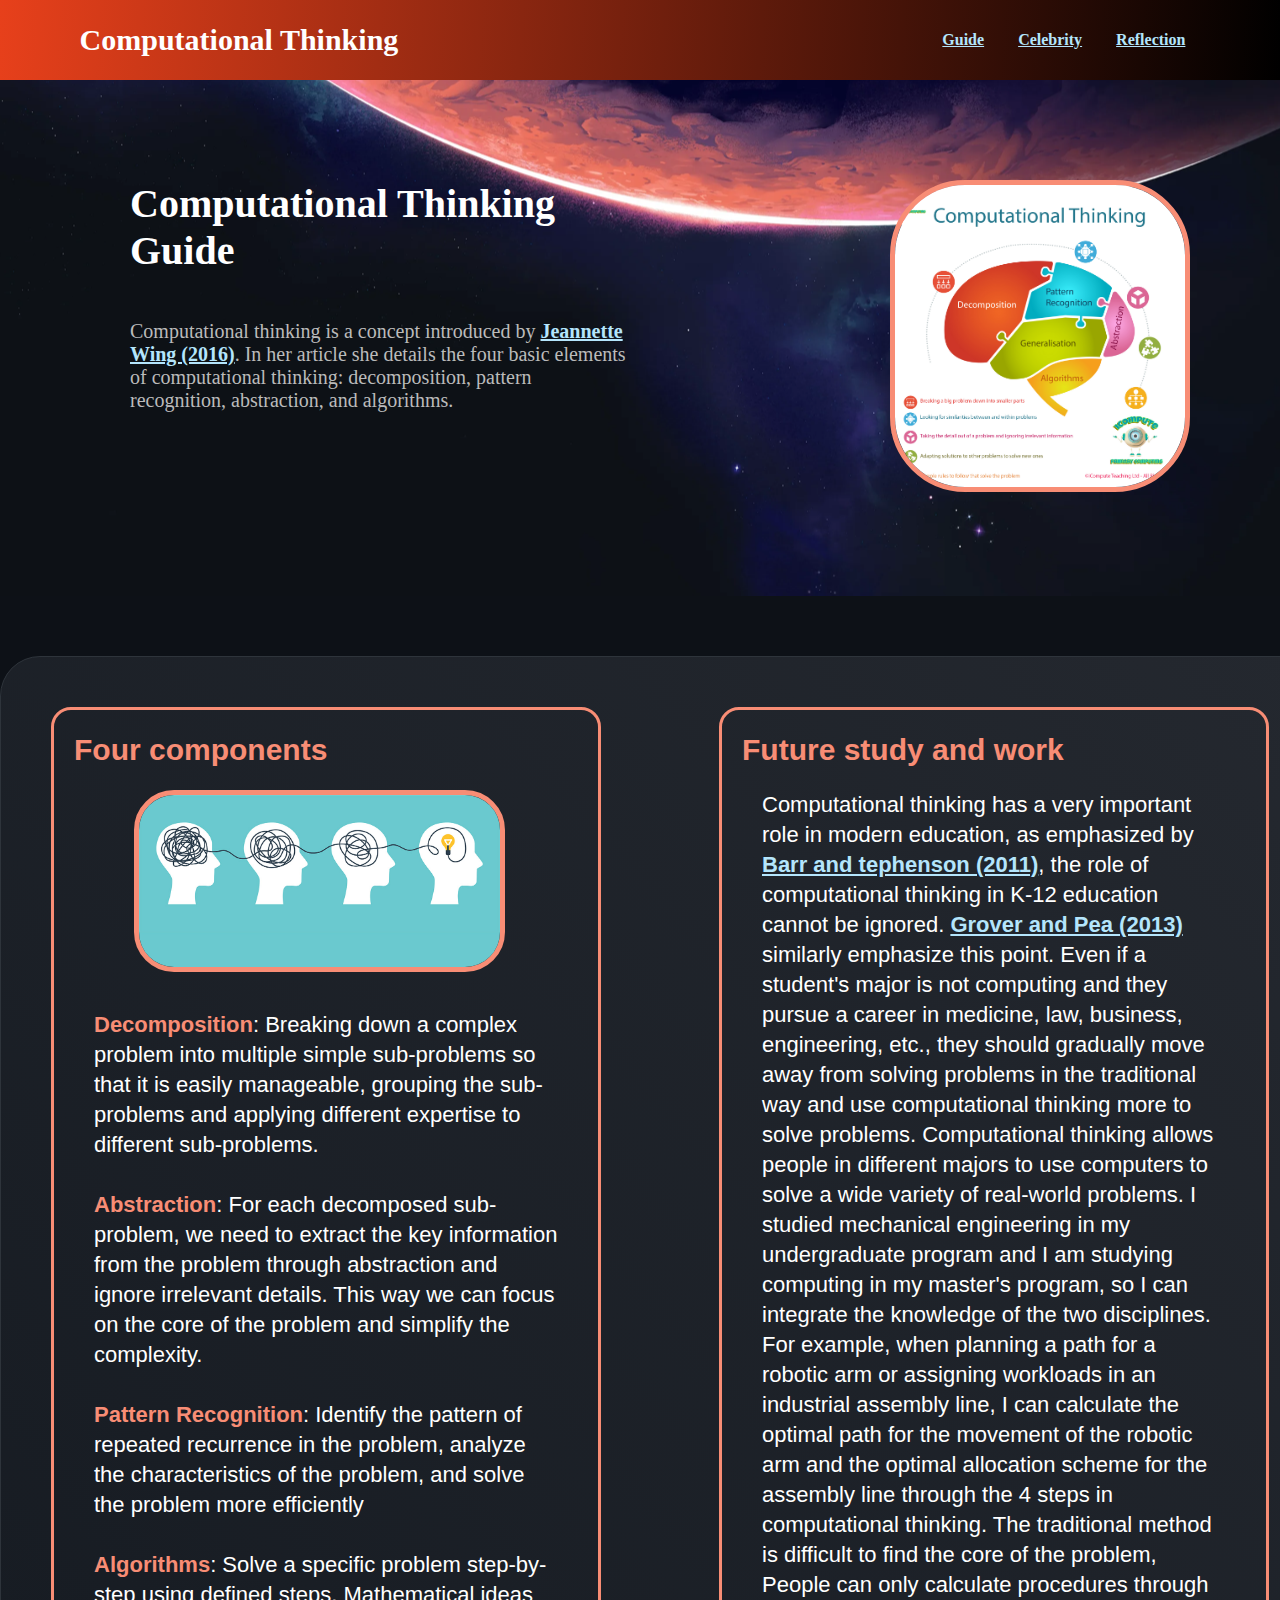
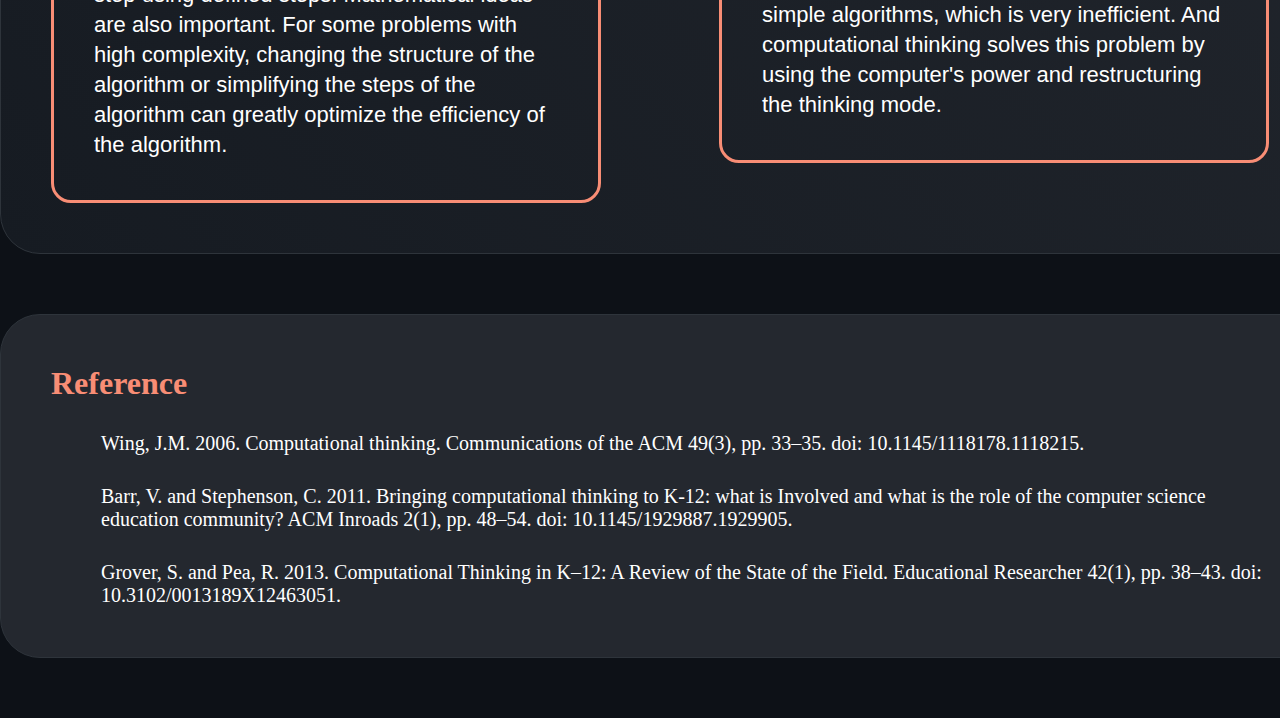
==== assignment_version1.1/index.html @ 88bc5d3d "web" ====
<!DOCTYPE html>
<html lang="en">

<head>
  <meta charset="UTF-8">
  <meta name="viewport" content="width=device-width, initial-scale=1.0">
  <title>Computational thinking</title>
  <link rel="stylesheet" href="css/style.css">
</head>

<body>
  <header>
    <div class="header">
      <div class="title">
        <h2>Computational Thinking</h2>
      </div>
      <nav class="navli">
        <ul>
          <li><a href="index.html">Guide</a></li>
          <li><a href="famous-people.html">Celebrity</a></li>
          <li><a href="Reflect-thinking.html">Reflection</a></li>
        </ul>
      </nav>
    </div>
  </header>


  <main>
    <section class="section1">
      <div class="bigbox1">
        <div class="standard box1">
          <div class="box1-1">
            <h1>Computational Thinking Guide</h1>
            <br><br>
            <p>
              Computational thinking is a concept introduced by <b style="color: #f88d75;"><a
                  href="#reference1">Jeannette Wing (2016)</a></b>. In her article she details the
              four
              basic elements of computational thinking: decomposition, pattern recognition, abstraction, and algorithms.
            </p>
          </div>
          <div class="box1-2">
            <img src="images/computational-thinkink2.jpg" alt="" width=300px>
          </div>
        </div>
      </div>
    </section>

    <section class="section2">
      <div class="bigbox2">
        <div class="standard box2 clearfix">
          <div class="box2-1">
            <article>
              <h2>Four components</h2>
              <p>
                <img class="img11" src="images/computational-thinking2.jpg" alt="" width="80%">
                <br><br>
                <b style="color: #f88d75;">Decomposition</b>: Breaking down a complex problem into multiple simple
                sub-problems so that it is easily manageable,
                grouping the
                sub-problems and applying different expertise to different sub-problems.
                <br><br>
                <b style="color: #f88d75;">Abstraction</b>: For each decomposed sub-problem, we need to extract the key
                information from the problem through
                abstraction and ignore
                irrelevant details. This way we can focus on the core of the problem and simplify the complexity.
                <br><br>
                <b style="color: #f88d75;">Pattern Recognition</b>: Identify the pattern of repeated recurrence in the
                problem, analyze the characteristics of the problem,
                and solve the
                problem more efficiently
                <br><br>
                <b style="color: #f88d75;">Algorithms</b>: Solve a specific problem step-by-step using defined steps.
                Mathematical ideas are also important. For
                some problems with
                high complexity, changing the structure of the algorithm or simplifying the steps of the algorithm can
                greatly optimize
                the efficiency of the algorithm.

              </p>
            </article>
          </div>
          <div class="box2-2">
            <article>
              <h2>Future study and work</h2>
              <p>
                Computational thinking has a very important role in modern education, as emphasized by
                <a href="#reference2">Barr and tephenson (2011)</a>, the
                role of computational thinking in K-12 education cannot be ignored. <a href="#reference3">Grover
                  and Pea (2013)</a>
                similarly
                emphasize this
                point. Even if a student's major is not computing and they pursue a career in medicine, law, business,
                engineering,
                etc., they should gradually move away from solving problems in the traditional way and use computational
                thinking more
                to solve problems. Computational thinking allows people in different majors to use computers to solve a
                wide variety of
                real-world problems. I studied mechanical engineering in my undergraduate program and I am
                studying
                computing in my master's program, so I can integrate the knowledge of the two disciplines. For example,
                when planning a
                path for a robotic arm or assigning workloads in an industrial assembly line, I can calculate the
                optimal path for the
                movement of the robotic arm and the optimal allocation scheme for the assembly line through the 4 steps
                in computational
                thinking. The traditional method is difficult to find the core of the problem, People can only calculate
                procedures through simple algorithms, which is very inefficient. And computational thinking
                solves this problem by using the computer's power and restructuring the thinking mode.
              </p>
            </article>
          </div>
        </div>
      </div>
    </section>
  </main>


  <footer>
    <div class="footer">
      <div class="footerimg">
        <div class="reference standard">
          <h1>Reference</h1>
          <ul>
            <li id="reference1"><a href="https://dl.acm.org/doi/10.1145/1118178.1118215" target="_blank">Wing, J.M.
                2006. Computational
                thinking. Communications
                of the ACM 49(3), pp. 33–35. doi: 10.1145/1118178.1118215.</a>
            </li>
            <li id="reference2"><a href="https://dl.acm.org/doi/10.1145/1929887.1929905" target="_blank">Barr, V. and
                Stephenson, C.
                2011. Bringing computational
                thinking to K-12: what is Involved and what is the role of the
                computer science education community? ACM Inroads 2(1), pp. 48–54. doi: 10.1145/1929887.1929905.</a>
            </li>
            <li id="reference3"><a href="http://journals.sagepub.com/doi/10.3102/0013189X12463051"
                target="_blank">Grover, S. and Pea,
                R. 2013. Computational Thinking in
                K–12: A Review of the State of the Field. Educational Researcher
                42(1), pp. 38–43. doi: 10.3102/0013189X12463051.</a>
            </li>
            </li>
        </div>
      </div>
    </div>
  </footer>
</body>

</html>
---- assignment_version1.1/css/style.css ----
* {
  margin: 0;
  padding: 0;
  box-sizing: border-box;
}


body {
  background-color: #000000;
}

li {
  list-style: none;
}

a {
  /* text-decoration: none; */
  color: rgb(180, 229, 252);
  font-weight: 700;
}

.standard {
  width: 1320px;
  margin: 0 auto;
}

/* header */
.header {
  display: flex;
  justify-content: center;
  height: 80px;
  width: 1900px;
  margin: auto;
  background: -webkit-linear-gradient(top left, #e7401b, rgb(0, 0, 0));
}

.title {
  line-height: 80px;
  margin-right: 529px;
}

.title h2 {
  font-size: 30px;
  color: rgb(255, 255, 255);
}

.navli a:hover {
  color: rgb(253, 236, 110);
}

.navli ul li {
  display: inline-block;
  margin: 0 15px;
  line-height: 80px;
}

/* main */
.section1 {
  background-color: #000000;
}

.bigbox1 {
  width: 1900px;
  margin: 0 auto;
  background-image: url(../images/background3.png);
  background-position: center center;
}

.box1 {
  display: flex;
  justify-content: space-around;
  padding-top: 100px;
  padding-bottom: 100px;
}

.box1-1 {
  font-size: 20px;
  width: 500px;
}

.box1-1 h1 {
  color: white;
}

.box1-1 p {
  color: rgb(187, 187, 187);
  text-align: left;
}

.box1-2 {
  width: 300px;
}

.box1-2 img {
  border-radius: 75px;
  border: 5px solid #f88d75;
}

.section2 {
  background-color: black;
}

.bigbox2 {
  width: 1900px;
  margin: 0 auto;
  background-color: #0d1117;
  /* background-image: url(../images/star.png);
  background-position: center center; */
  padding: 60px 0 30px 0;
}

.box2 {
  background: -webkit-linear-gradient(top right, #24282f, #161b22);
  border: 1px solid #2e343b;
  border-radius: 40px;
}

.box2 article {
  width: 550px;
  margin: 50px 50px;
  padding: 20px 20px;
  border: 3px solid #f88d75;
  border-radius: 20px;
}

.box2 article h2 {
  font-size: 30px;
  color: #f88d75;
  line-height: 40px;
  font-family: "Rubik", sans-serif;
}

.box2 article p {
  font-size: 22px;
  margin: 20px 20px;
  color: #ffffff;
  line-height: 30px;
  font-family: Arial, Helvetica, sans-serif;
}

.box2-1 {
  float: left;
}

.box2-2 {
  float: right;
}

.clearfix:before,
.clearfix:after {
  content: "";
  display: table;
}

.clearfix:after {
  clear: both;
}

/* .clearfix {
  *zoom: 1;
} */

.box2-1 .img11 {
  border: 5px solid #f88d75;
  border-radius: 40px;
  margin-left: 40px;
}

/* footer */
.footer {
  background-color: #000000;
}

.footerimg {
  width: 1900px;
  padding: 30px 0 60px 0;
  /* background-image: url(../images/starfield.jpg); */
  /* background-position: center center; */
  background-color: #0d1117;
  margin: 0 auto;
}

.footer .footerimg .reference {
  padding: 50px 50px 50px 50px;
  background-color: #24282f;
  border: 1px solid #2e343b;
  border-radius: 40px;
  color: #f88d75;
}

.footer .footerimg .reference a {
  color: #ffffff;
  font-weight: 400;
  text-decoration: none;
}

.footer .footerimg .reference a:hover {
  color: rgb(253, 236, 110);
}

.footer .footerimg .reference li {
  padding-left: 50px;
  margin-top: 30px;
  font-size: 20px;
}

.header,
.bigbox1,
.bigbox2,
.footerimg {
  width: 100%;
}
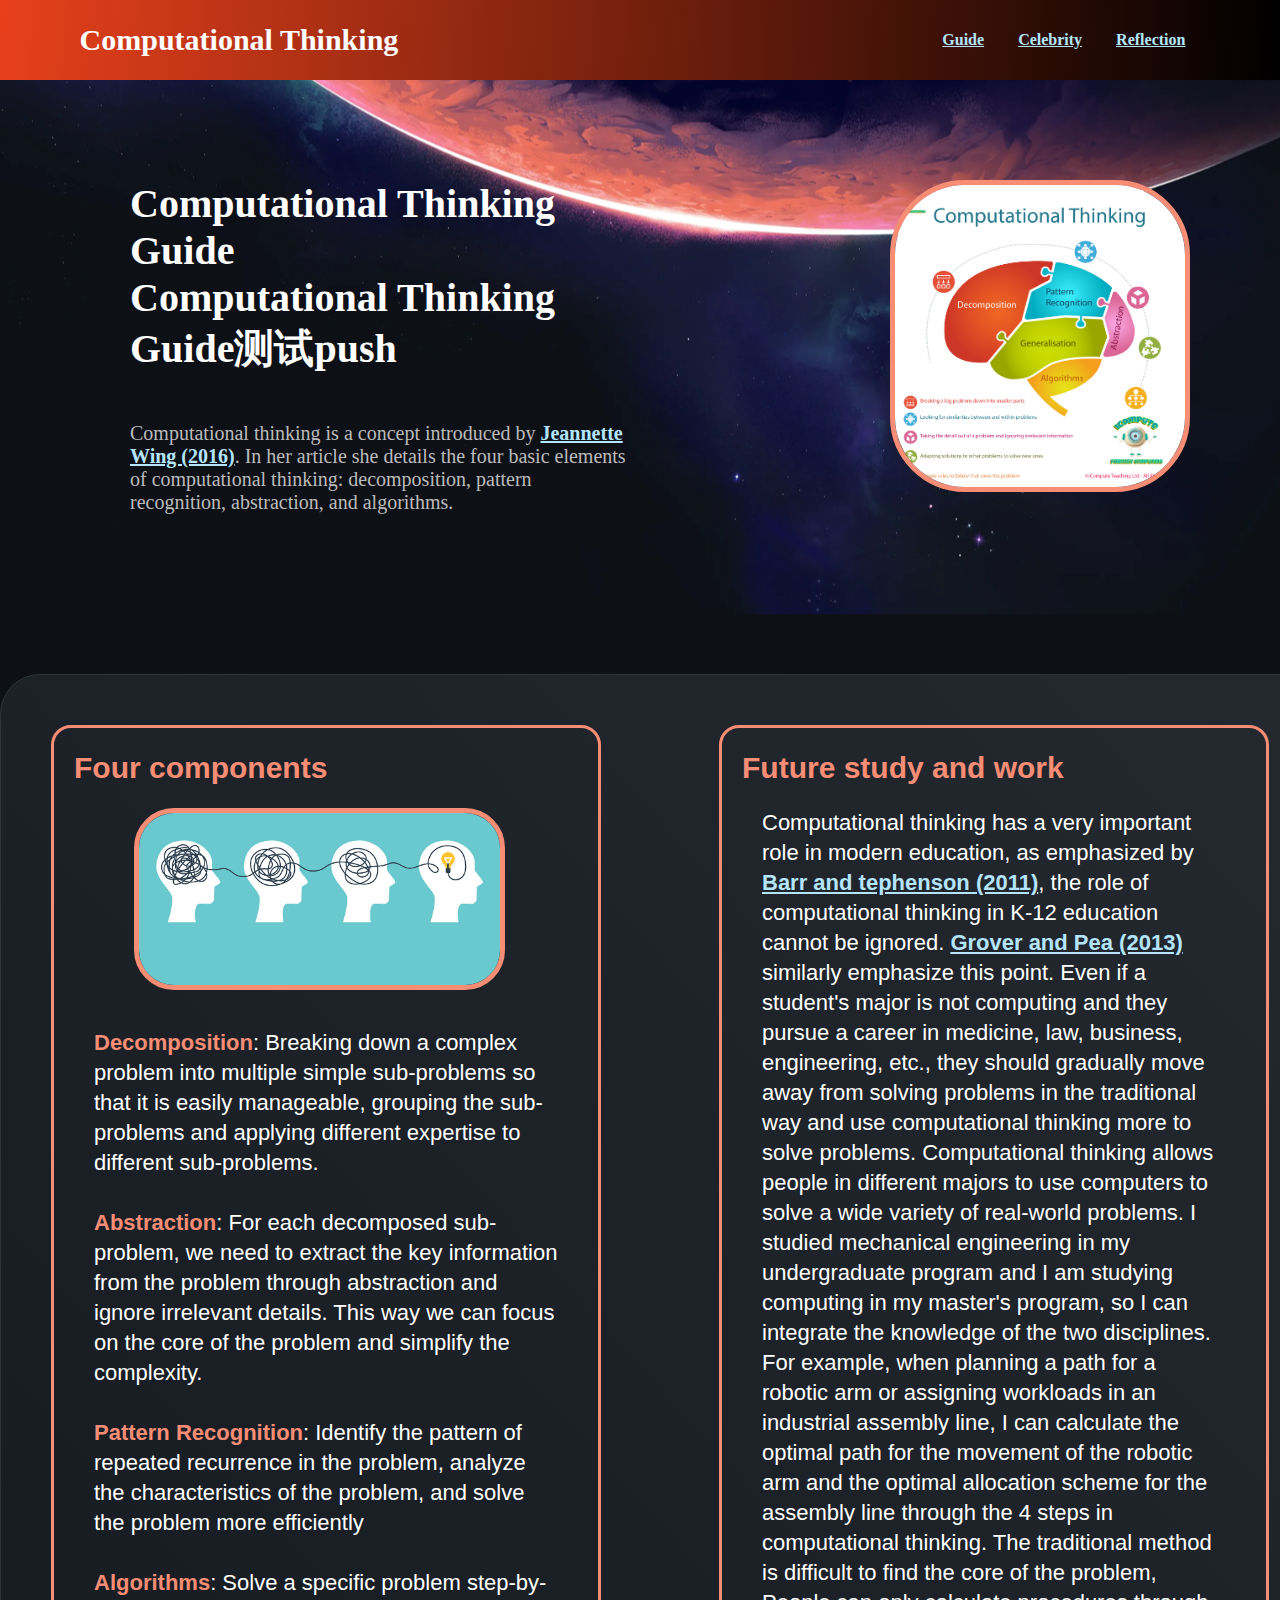
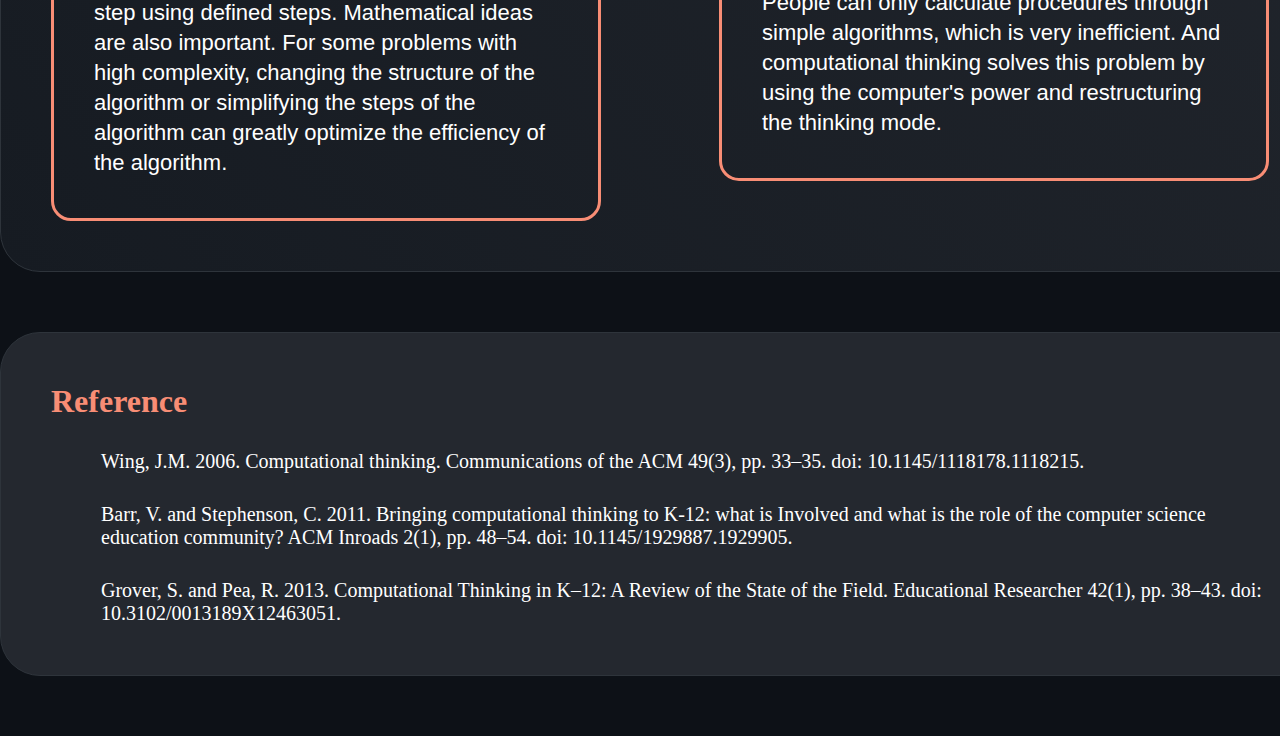
==== commit 3fab0c60: "push测试" ====
--- a/assignment_version1.1/index.html
+++ b/assignment_version1.1/index.html
@@ -31,6 +31,7 @@
         <div class="standard box1">
           <div class="box1-1">
             <h1>Computational Thinking Guide</h1>
+            <h1>Computational Thinking Guide测试push</h1>
             <br><br>
             <p>
               Computational thinking is a concept introduced by <b style="color: #f88d75;"><a
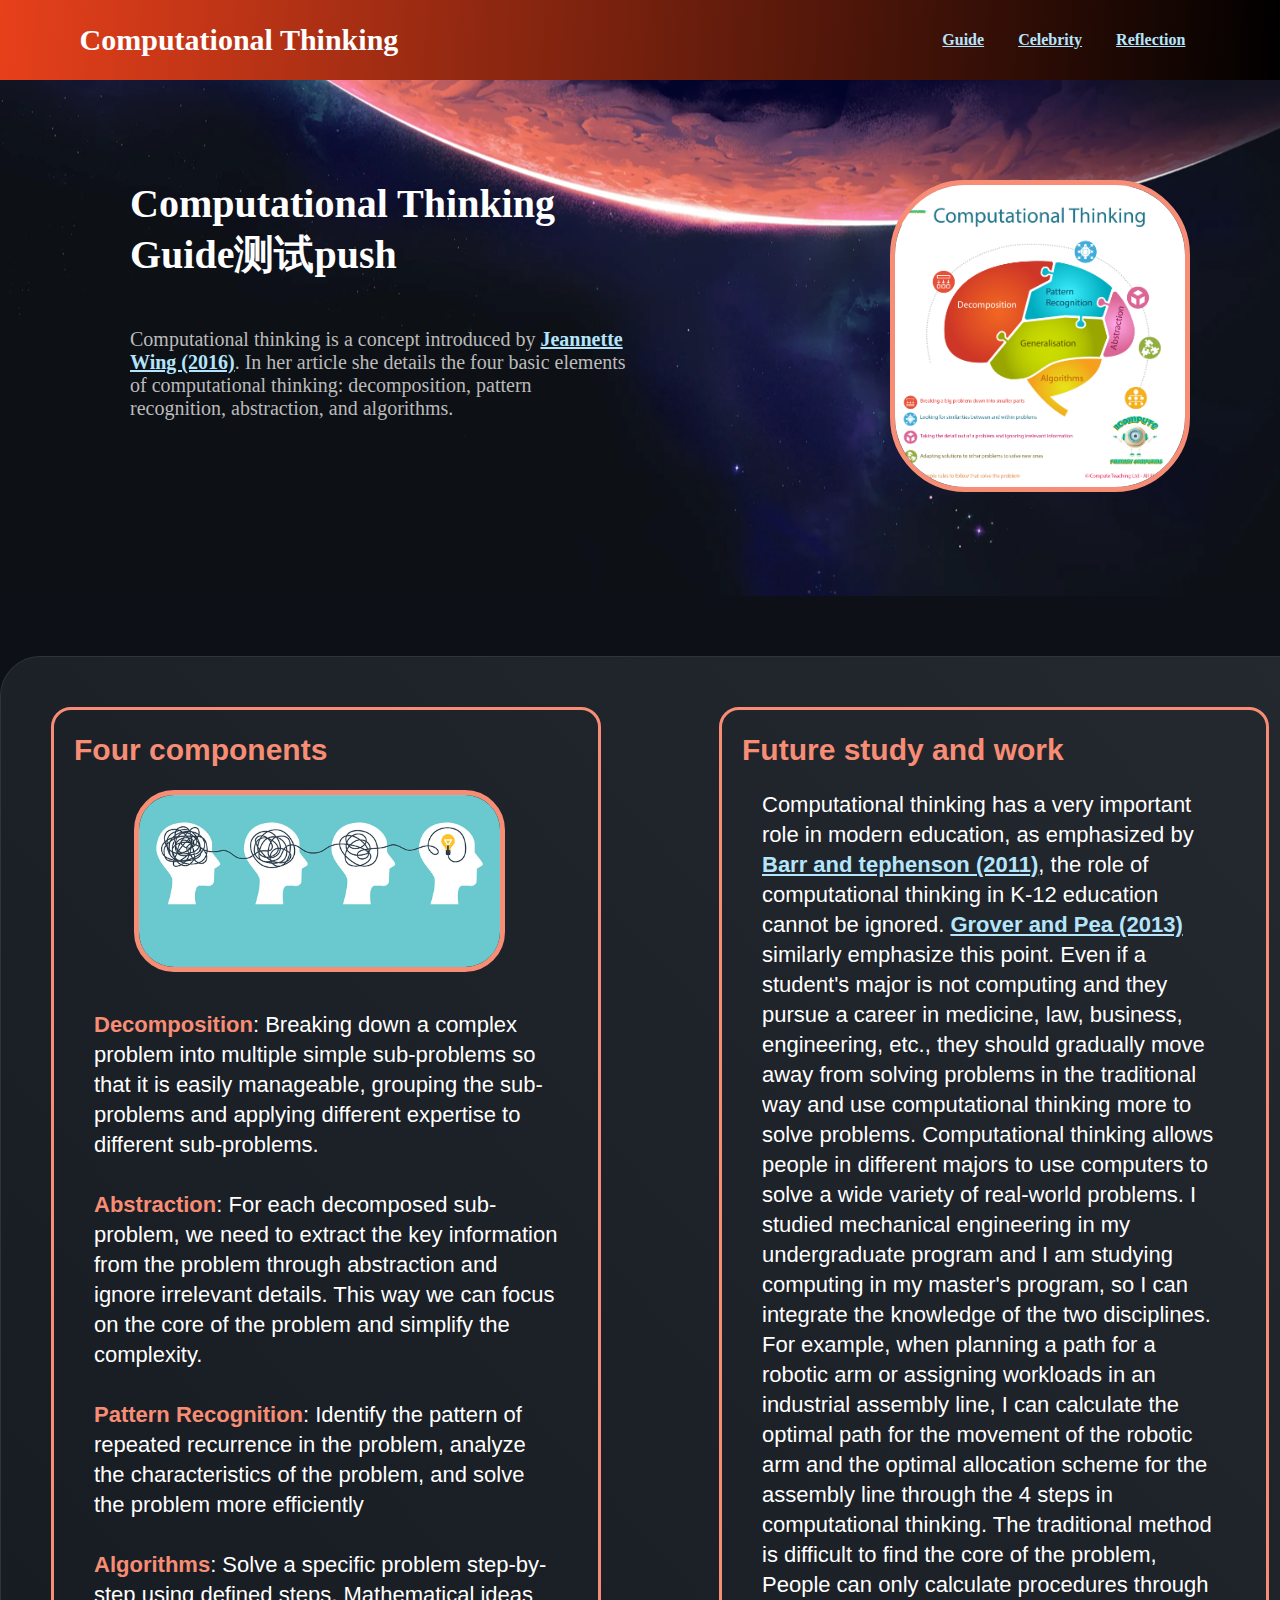
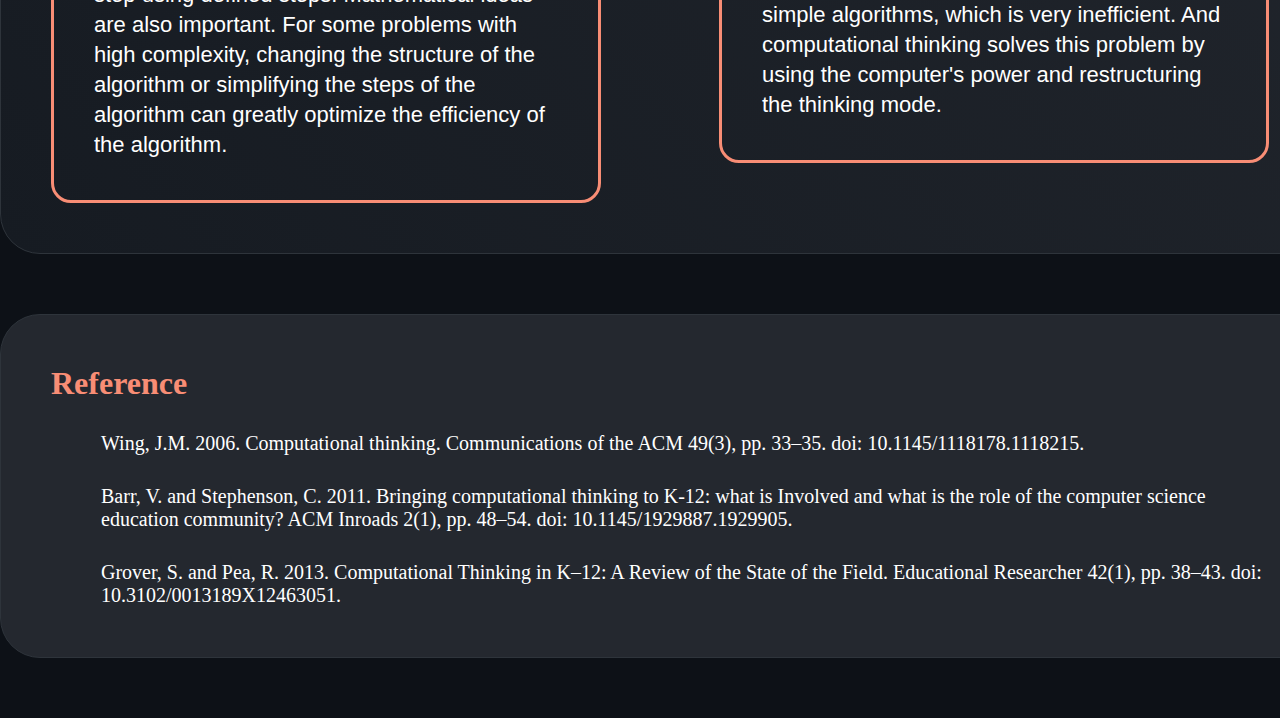
==== commit 2ae94d55: "hh" ====
--- a/assignment_version1.1/index.html
+++ b/assignment_version1.1/index.html
@@ -30,7 +30,6 @@
       <div class="bigbox1">
         <div class="standard box1">
           <div class="box1-1">
-            <h1>Computational Thinking Guide</h1>
             <h1>Computational Thinking Guide测试push</h1>
             <br><br>
             <p>
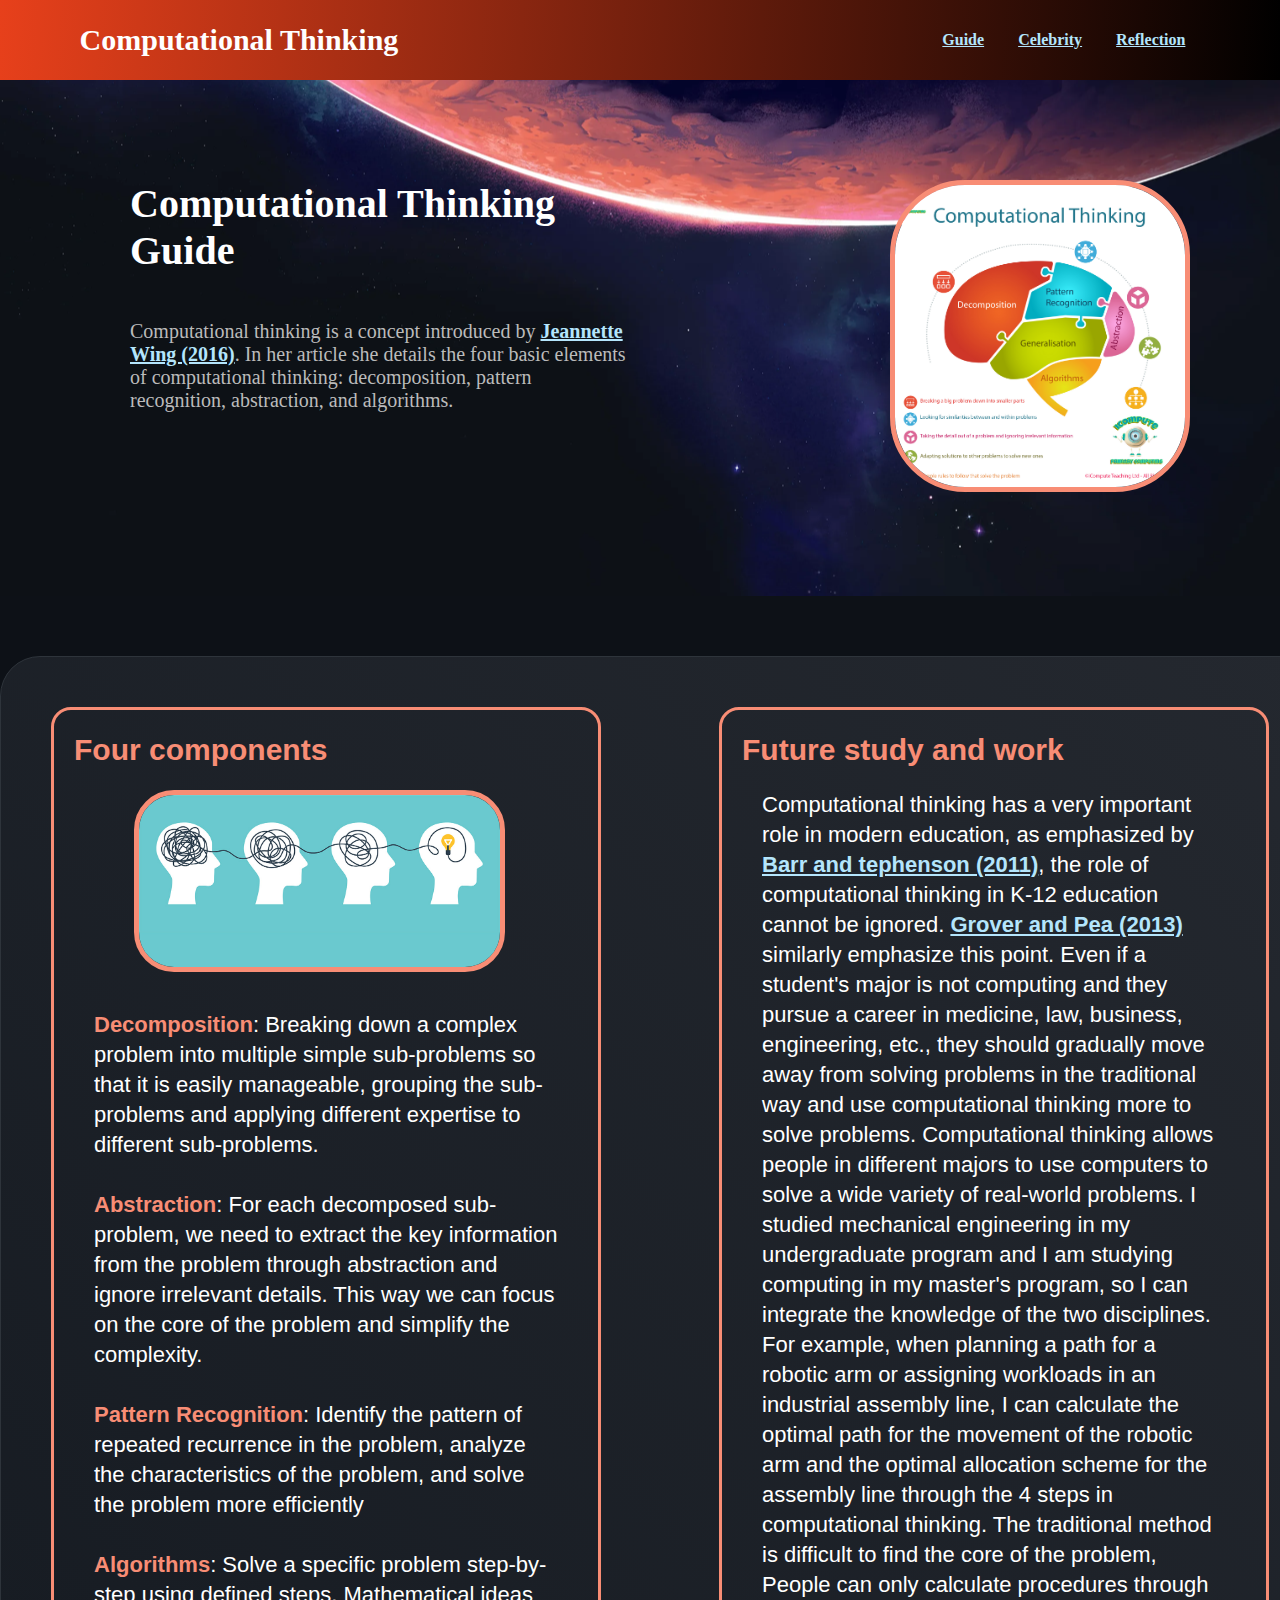
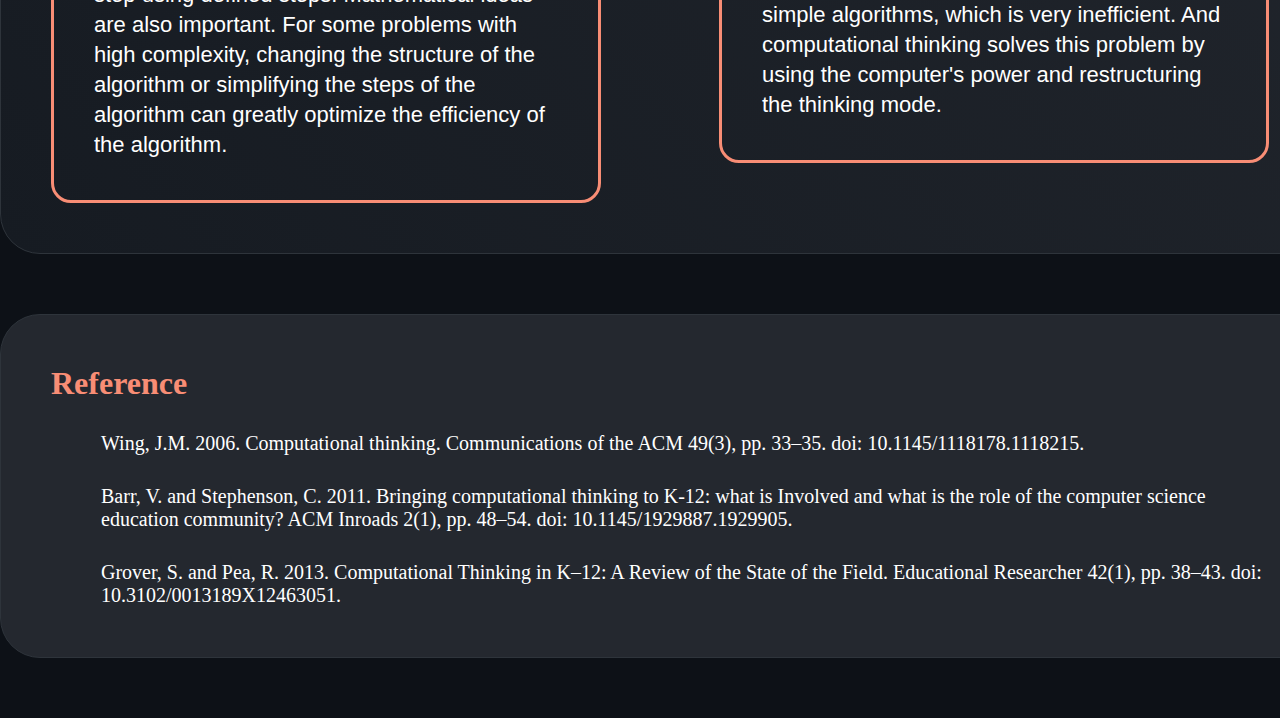
==== commit d2d61651: "modify" ====
--- a/assignment_version1.1/index.html
+++ b/assignment_version1.1/index.html
@@ -30,7 +30,7 @@
       <div class="bigbox1">
         <div class="standard box1">
           <div class="box1-1">
-            <h1>Computational Thinking Guide测试push</h1>
+            <h1>Computational Thinking Guide</h1>
             <br><br>
             <p>
               Computational thinking is a concept introduced by <b style="color: #f88d75;"><a
